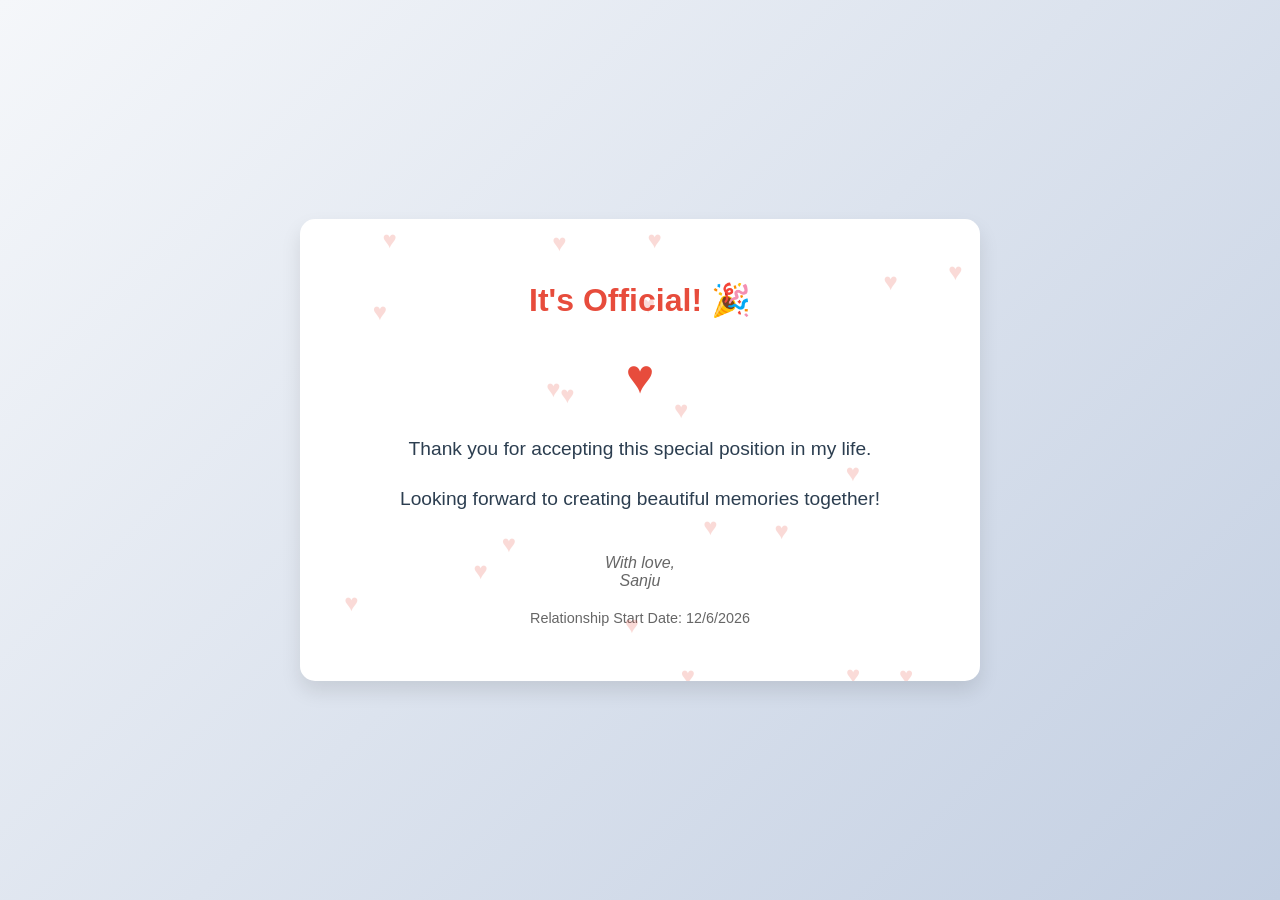
==== final.html @ 1bbce16d "Add files via upload" ====
<!DOCTYPE html>
<html lang="en">
<head>
    <meta charset="UTF-8">
    <meta name="viewport" content="width=device-width, initial-scale=1.0">
    <title>Congratulations!</title>
    <style>
        body {
            font-family: Arial, sans-serif;
            margin: 0;
            min-height: 100vh;
            display: flex;
            justify-content: center;
            align-items: center;
            background: linear-gradient(135deg, #f5f7fa 0%, #c3cfe2 100%);
        }

        .final-container {
            background: white;
            padding: 40px;
            border-radius: 15px;
            box-shadow: 0 10px 20px rgba(0,0,0,0.1);
            text-align: center;
            max-width: 600px;
            width: 90%;
            position: relative;
            overflow: hidden;
        }

        .heart {
            position: absolute;
            color: #e74c3c;
            font-size: 24px;
            animation: float 3s ease-in-out infinite;
            opacity: 0.2;
        }

        @keyframes float {
            0%, 100% { transform: translateY(0); }
            50% { transform: translateY(-20px); }
        }

        h1 {
            color: #e74c3c;
            margin-bottom: 20px;
            font-size: 2em;
        }

        .message {
            font-size: 1.2em;
            color: #2c3e50;
            line-height: 1.6;
            margin: 20px 0;
        }

        .signature {
            margin-top: 40px;
            font-style: italic;
            color: #666;
        }

        .heart-container {
            margin: 30px 0;
            font-size: 3em;
            color: #e74c3c;
            animation: pulse 1.5s ease-in-out infinite;
        }

        @keyframes pulse {
            0% { transform: scale(1); }
            50% { transform: scale(1.1); }
            100% { transform: scale(1); }
        }

        .date {
            margin-top: 20px;
            color: #666;
            font-size: 0.9em;
        }
    </style>
</head>
<body>
    <div class="final-container">
        <!-- Floating hearts background -->
        <script>
            for(let i = 0; i < 20; i++) {
                document.write(`<div class="heart" style="
                    left: ${Math.random() * 100}%;
                    top: ${Math.random() * 100}%;
                    animation-delay: ${Math.random() * 3}s
                ">♥</div>`);
            }
        </script>

        <h1>It's Official! 🎉</h1>

        <div class="heart-container">♥</div>

        <div class="message">
            <p>Thank you for accepting this special position in my life.</p>
            <p>Looking forward to creating beautiful memories together!</p>
        </div>

        <div class="signature">
            <p>With love,<br>Sanju</p>
        </div>

        <div class="date">
            <p>Relationship Start Date: <script>document.write(new Date().toLocaleDateString())</script></p>
        </div>
    </div>

    <div id="confetti"></div>
    <script src="confetti.js"></script>
    <script>
        // Trigger confetti on load
        window.addEventListener('load', function() {
            if(typeof triggerConfetti === 'function') {
                setInterval(triggerConfetti, 1000);
            }
        });
    </script>
</body>
</html>
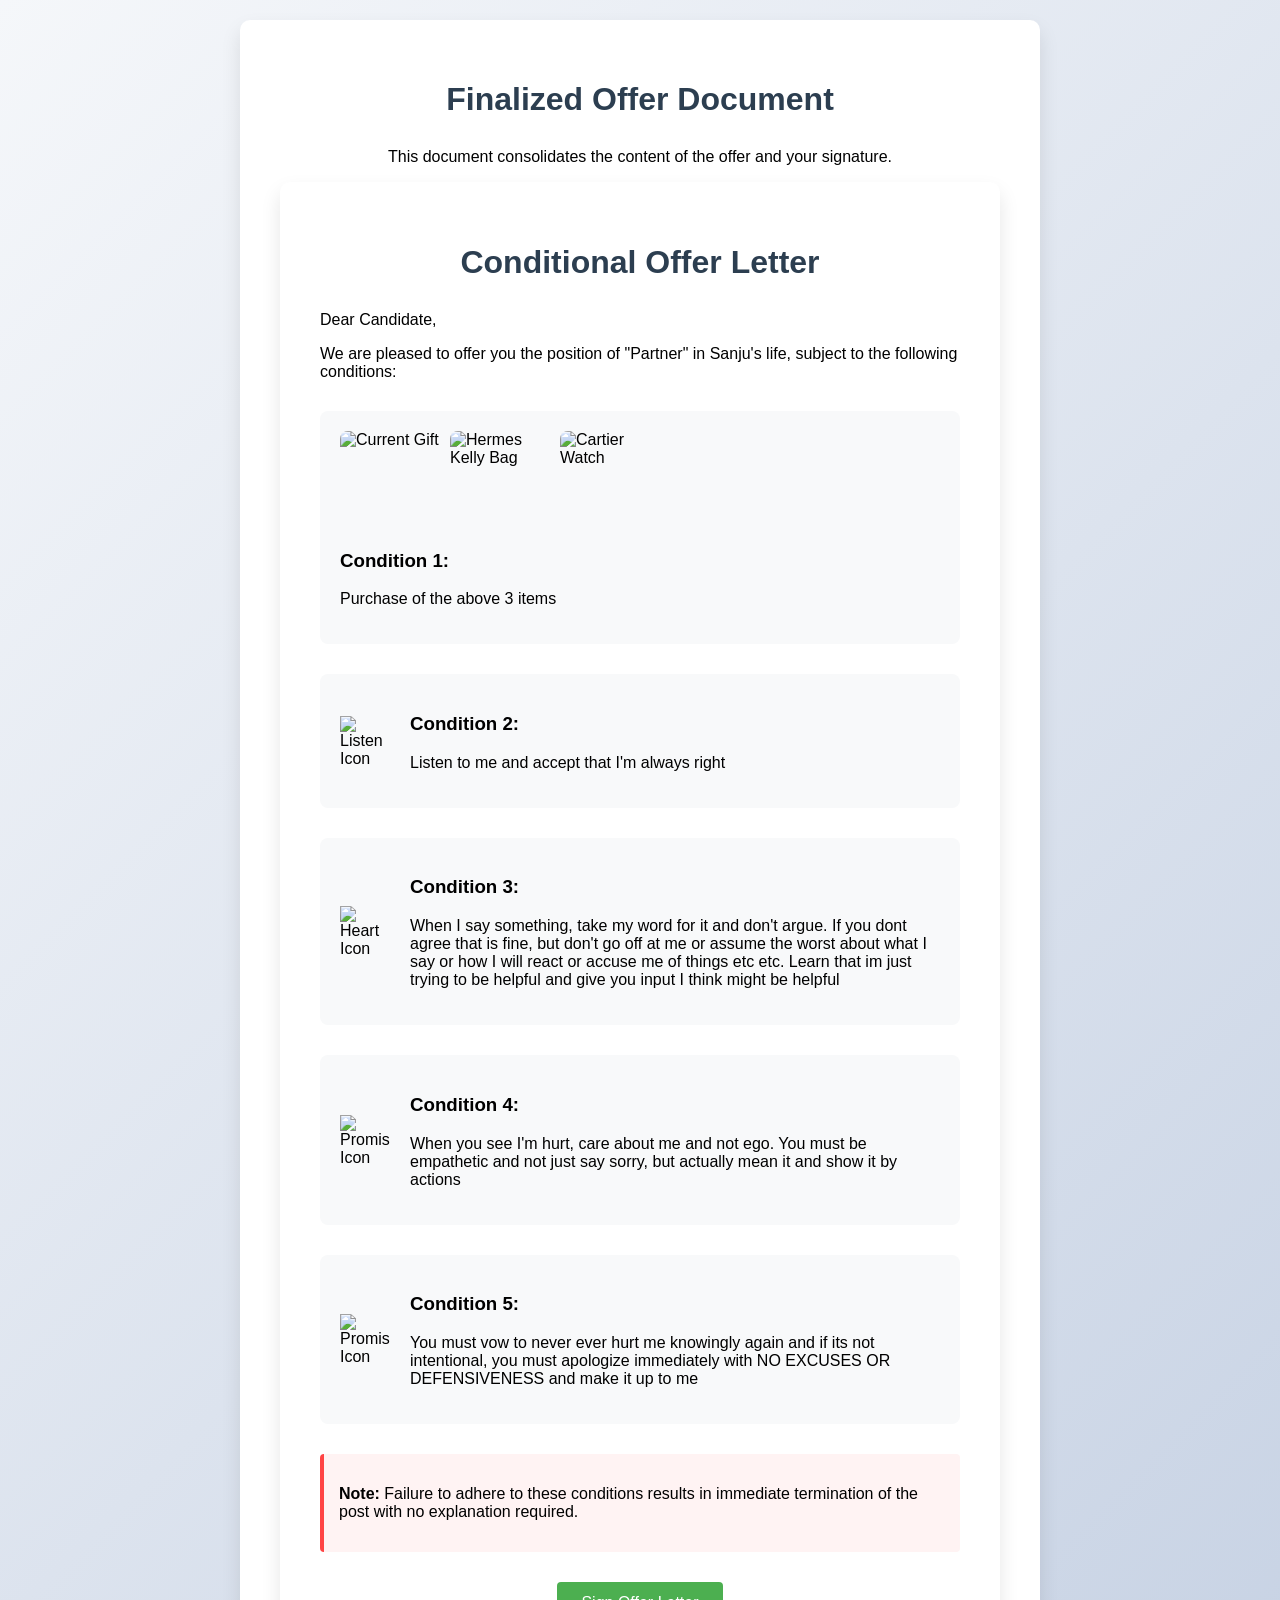
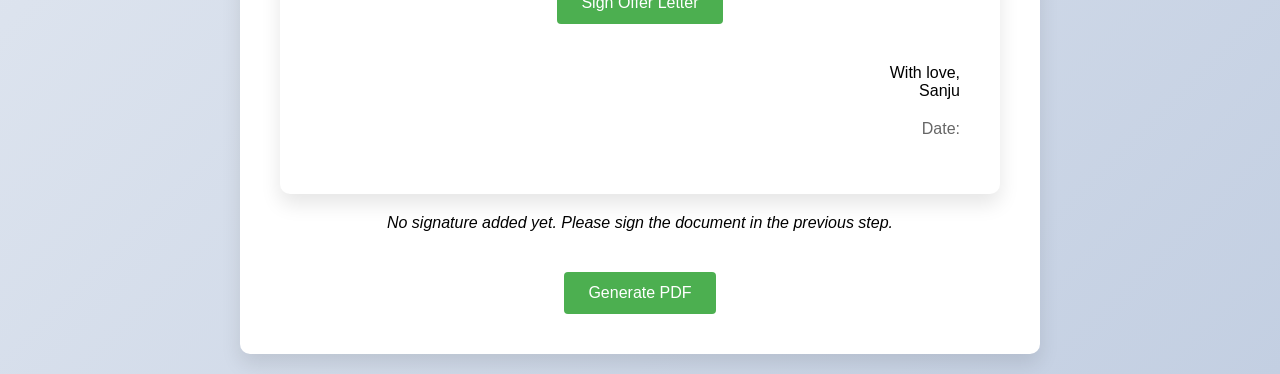
==== commit 595bd48b: "Update final.html" ====
--- a/final.html
+++ b/final.html
@@ -3,122 +3,114 @@
 <head>
     <meta charset="UTF-8">
     <meta name="viewport" content="width=device-width, initial-scale=1.0">
-    <title>Congratulations!</title>
+    <title>Finalized Offer Document</title>
+    <script src="https://cdnjs.cloudflare.com/ajax/libs/jspdf/2.5.1/jspdf.umd.min.js"></script>
     <style>
         body {
             font-family: Arial, sans-serif;
-            margin: 0;
+            max-width: 800px;
+            margin: 0 auto;
+            padding: 20px;
+            background: linear-gradient(135deg, #f5f7fa 0%, #c3cfe2 100%);
             min-height: 100vh;
-            display: flex;
-            justify-content: center;
-            align-items: center;
-            background: linear-gradient(135deg, #f5f7fa 0%, #c3cfe2 100%);
         }
 
         .final-container {
             background: white;
             padding: 40px;
-            border-radius: 15px;
+            border-radius: 10px;
             box-shadow: 0 10px 20px rgba(0,0,0,0.1);
             text-align: center;
-            max-width: 600px;
-            width: 90%;
-            position: relative;
-            overflow: hidden;
         }
 
-        .heart {
-            position: absolute;
-            color: #e74c3c;
-            font-size: 24px;
-            animation: float 3s ease-in-out infinite;
-            opacity: 0.2;
+        .button {
+            background-color: #4CAF50;
+            color: white;
+            padding: 12px 24px;
+            border: none;
+            border-radius: 4px;
+            font-size: 16px;
+            cursor: pointer;
+            margin-top: 20px;
+            transition: background-color 0.3s;
         }
 
-        @keyframes float {
-            0%, 100% { transform: translateY(0); }
-            50% { transform: translateY(-20px); }
+        .button:hover {
+            background-color: #45a049;
         }
 
-        h1 {
-            color: #e74c3c;
+        #contentContainer {
             margin-bottom: 20px;
-            font-size: 2em;
+            text-align: left;
         }
 
-        .message {
-            font-size: 1.2em;
-            color: #2c3e50;
-            line-height: 1.6;
+        #signatureContainer {
             margin: 20px 0;
-        }
-
-        .signature {
-            margin-top: 40px;
-            font-style: italic;
-            color: #666;
-        }
-
-        .heart-container {
-            margin: 30px 0;
-            font-size: 3em;
-            color: #e74c3c;
-            animation: pulse 1.5s ease-in-out infinite;
-        }
-
-        @keyframes pulse {
-            0% { transform: scale(1); }
-            50% { transform: scale(1.1); }
-            100% { transform: scale(1); }
-        }
-
-        .date {
-            margin-top: 20px;
-            color: #666;
-            font-size: 0.9em;
         }
     </style>
 </head>
 <body>
     <div class="final-container">
-        <!-- Floating hearts background -->
-        <script>
-            for(let i = 0; i < 20; i++) {
-                document.write(`<div class="heart" style="
-                    left: ${Math.random() * 100}%;
-                    top: ${Math.random() * 100}%;
-                    animation-delay: ${Math.random() * 3}s
-                ">♥</div>`);
-            }
-        </script>
+        <h1>Finalized Offer Document</h1>
+        <p>This document consolidates the content of the offer and your signature.</p>
 
-        <h1>It's Official! 🎉</h1>
+        <!-- Container to load conditional.html content -->
+        <div id="contentContainer"></div>
 
-        <div class="heart-container">♥</div>
-
-        <div class="message">
-            <p>Thank you for accepting this special position in my life.</p>
-            <p>Looking forward to creating beautiful memories together!</p>
+        <!-- Container for the signature -->
+        <div id="signatureContainer">
+            <p><i>No signature added yet. Please sign the document in the previous step.</i></p>
         </div>
 
-        <div class="signature">
-            <p>With love,<br>Sanju</p>
-        </div>
-
-        <div class="date">
-            <p>Relationship Start Date: <script>document.write(new Date().toLocaleDateString())</script></p>
-        </div>
+        <!-- Button to generate the PDF -->
+        <button class="button" onclick="generatePDF()">Generate PDF</button>
     </div>
 
-    <div id="confetti"></div>
-    <script src="confetti.js"></script>
     <script>
-        // Trigger confetti on load
-        window.addEventListener('load', function() {
-            if(typeof triggerConfetti === 'function') {
-                setInterval(triggerConfetti, 1000);
+        let signatureData = '';
+
+        // Load content from conditional.html
+        async function loadConditionalContent() {
+            const response = await fetch('conditional.html');
+            const html = await response.text();
+            document.getElementById('contentContainer').innerHTML = html;
+
+            // If signature exists, display it
+            const storedSignature = localStorage.getItem('signature');
+            if (storedSignature) {
+                signatureData = storedSignature;
+                document.getElementById('signatureContainer').innerHTML = `
+                    <h3>Signature:</h3>
+                    <img src="${signatureData}" alt="Signature" style="max-width: 100%; border: 1px solid #ccc; padding: 10px;">
+                `;
             }
-        });
+        }
+
+        // Generate PDF
+        function generatePDF() {
+            if (!signatureData) {
+                alert('No signature available. Please sign the document first.');
+                return;
+            }
+
+            const { jsPDF } = window.jspdf;
+            const pdf = new jsPDF();
+
+            // Add conditional.html content
+            const contentHTML = document.getElementById('contentContainer').innerHTML;
+            pdf.html(contentHTML, {
+                callback: function (pdf) {
+                    // Add the signature
+                    pdf.addImage(signatureData, 'PNG', 15, 150, 100, 50);
+                    pdf.save('Final_Offer_Document.pdf');
+                },
+                x: 15,
+                y: 10,
+            });
+        }
+
+        // Load content on page load
+        loadConditionalContent();
     </script>
 </body>
-</html>+</html>
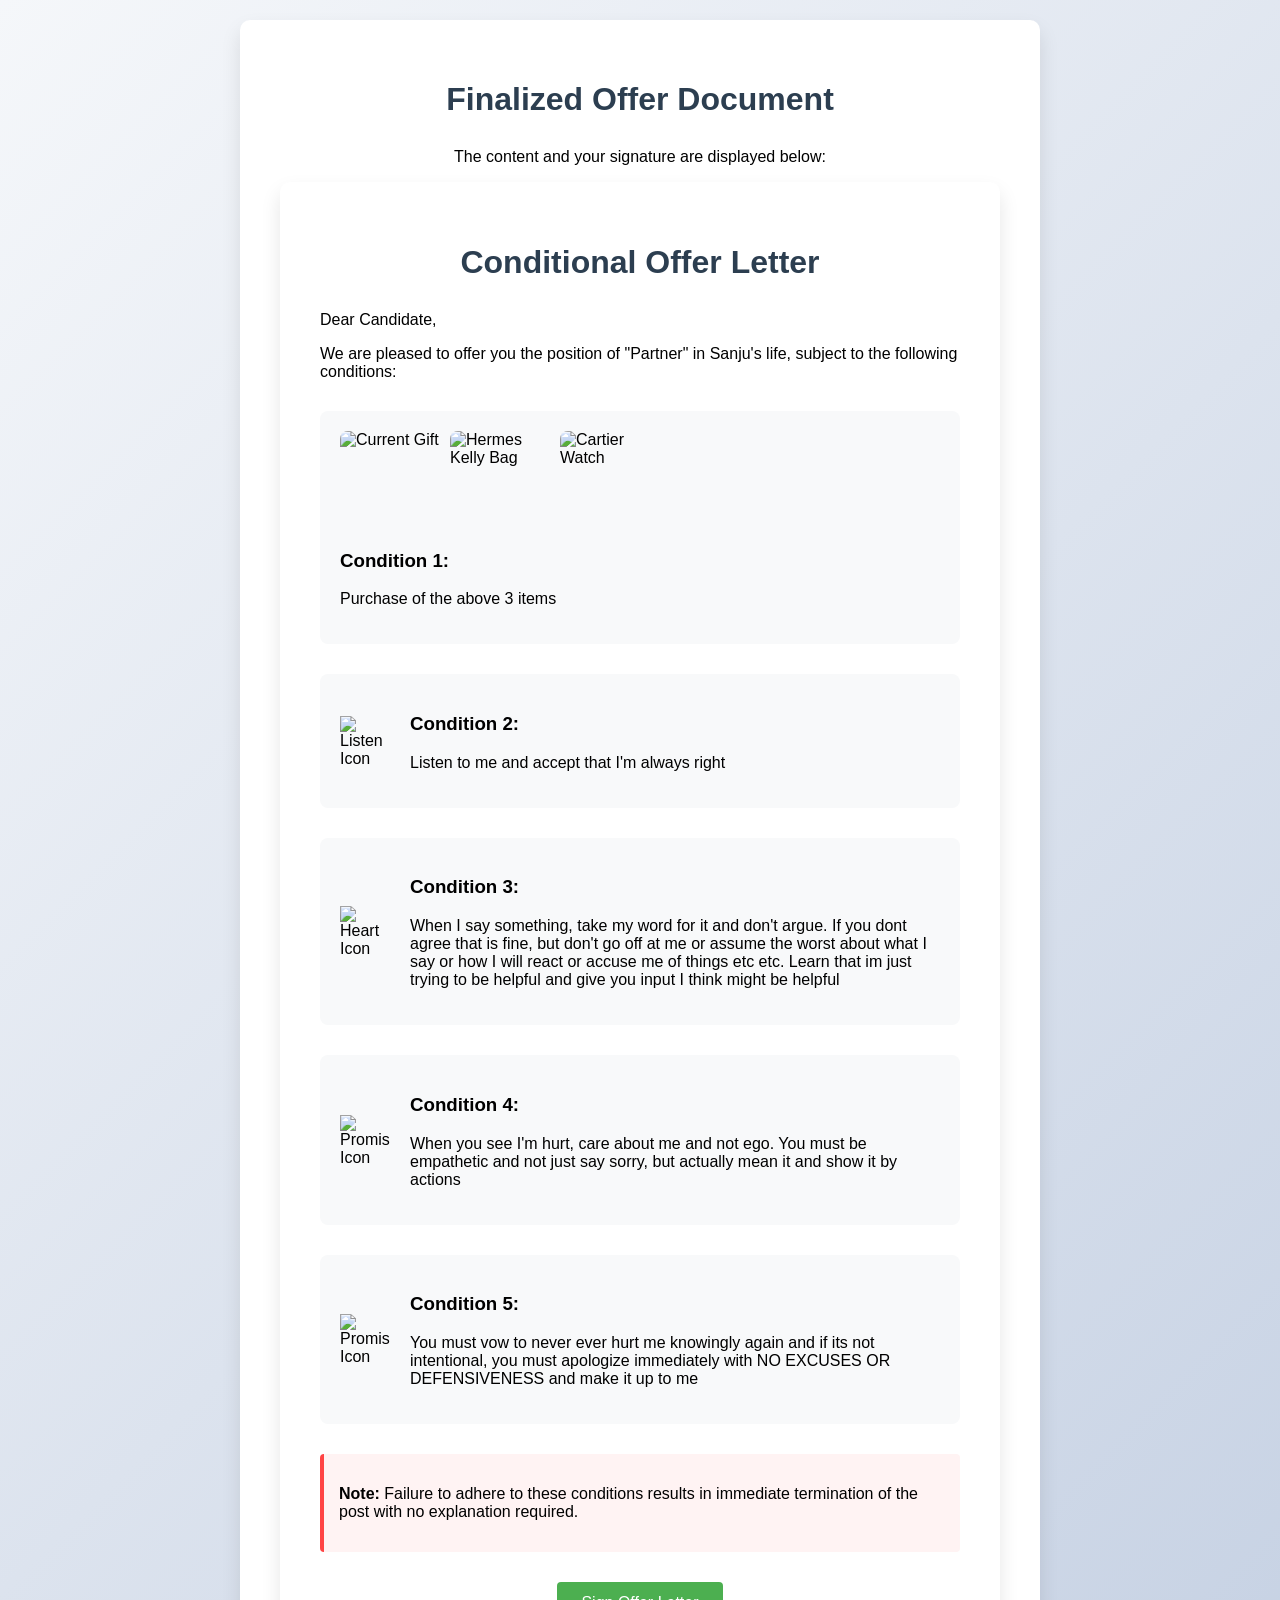
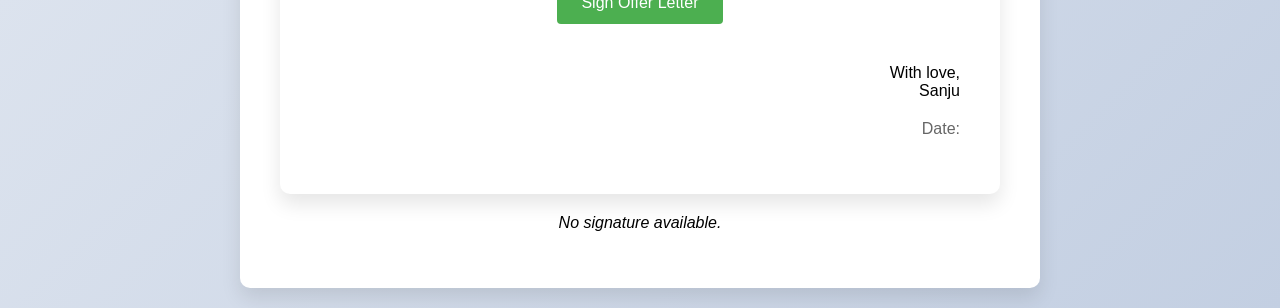
==== commit 689e5fd3: "Update final.html" ====
--- a/final.html
+++ b/final.html
@@ -4,7 +4,6 @@
     <meta charset="UTF-8">
     <meta name="viewport" content="width=device-width, initial-scale=1.0">
     <title>Finalized Offer Document</title>
-    <script src="https://cdnjs.cloudflare.com/ajax/libs/jspdf/2.5.1/jspdf.umd.min.js"></script>
     <style>
         body {
             font-family: Arial, sans-serif;
@@ -23,93 +22,45 @@
             text-align: center;
         }
 
-        .button {
-            background-color: #4CAF50;
-            color: white;
-            padding: 12px 24px;
-            border: none;
-            border-radius: 4px;
-            font-size: 16px;
-            cursor: pointer;
-            margin-top: 20px;
-            transition: background-color 0.3s;
-        }
-
-        .button:hover {
-            background-color: #45a049;
-        }
-
         #contentContainer {
+            text-align: left;
             margin-bottom: 20px;
-            text-align: left;
         }
 
         #signatureContainer {
-            margin: 20px 0;
+            text-align: center;
+            margin-top: 20px;
         }
     </style>
 </head>
 <body>
     <div class="final-container">
         <h1>Finalized Offer Document</h1>
-        <p>This document consolidates the content of the offer and your signature.</p>
+        <p>The content and your signature are displayed below:</p>
 
-        <!-- Container to load conditional.html content -->
         <div id="contentContainer"></div>
 
-        <!-- Container for the signature -->
         <div id="signatureContainer">
-            <p><i>No signature added yet. Please sign the document in the previous step.</i></p>
+            <h3>Signature:</h3>
+            <img id="signatureImage" src="" alt="Signature" style="max-width: 100%; border: 1px solid #ccc; padding: 10px;">
         </div>
-
-        <!-- Button to generate the PDF -->
-        <button class="button" onclick="generatePDF()">Generate PDF</button>
     </div>
 
     <script>
-        let signatureData = '';
-
-        // Load content from conditional.html
         async function loadConditionalContent() {
             const response = await fetch('conditional.html');
             const html = await response.text();
             document.getElementById('contentContainer').innerHTML = html;
 
-            // If signature exists, display it
-            const storedSignature = localStorage.getItem('signature');
-            if (storedSignature) {
-                signatureData = storedSignature;
-                document.getElementById('signatureContainer').innerHTML = `
-                    <h3>Signature:</h3>
-                    <img src="${signatureData}" alt="Signature" style="max-width: 100%; border: 1px solid #ccc; padding: 10px;">
-                `;
+            // Load the saved signature
+            const signatureData = localStorage.getItem('signature');
+            if (signatureData) {
+                document.getElementById('signatureImage').src = signatureData;
+            } else {
+                document.getElementById('signatureContainer').innerHTML = '<p><i>No signature available.</i></p>';
             }
         }
 
-        // Generate PDF
-        function generatePDF() {
-            if (!signatureData) {
-                alert('No signature available. Please sign the document first.');
-                return;
-            }
-
-            const { jsPDF } = window.jspdf;
-            const pdf = new jsPDF();
-
-            // Add conditional.html content
-            const contentHTML = document.getElementById('contentContainer').innerHTML;
-            pdf.html(contentHTML, {
-                callback: function (pdf) {
-                    // Add the signature
-                    pdf.addImage(signatureData, 'PNG', 15, 150, 100, 50);
-                    pdf.save('Final_Offer_Document.pdf');
-                },
-                x: 15,
-                y: 10,
-            });
-        }
-
-        // Load content on page load
         loadConditionalContent();
     </script>
 </body>
